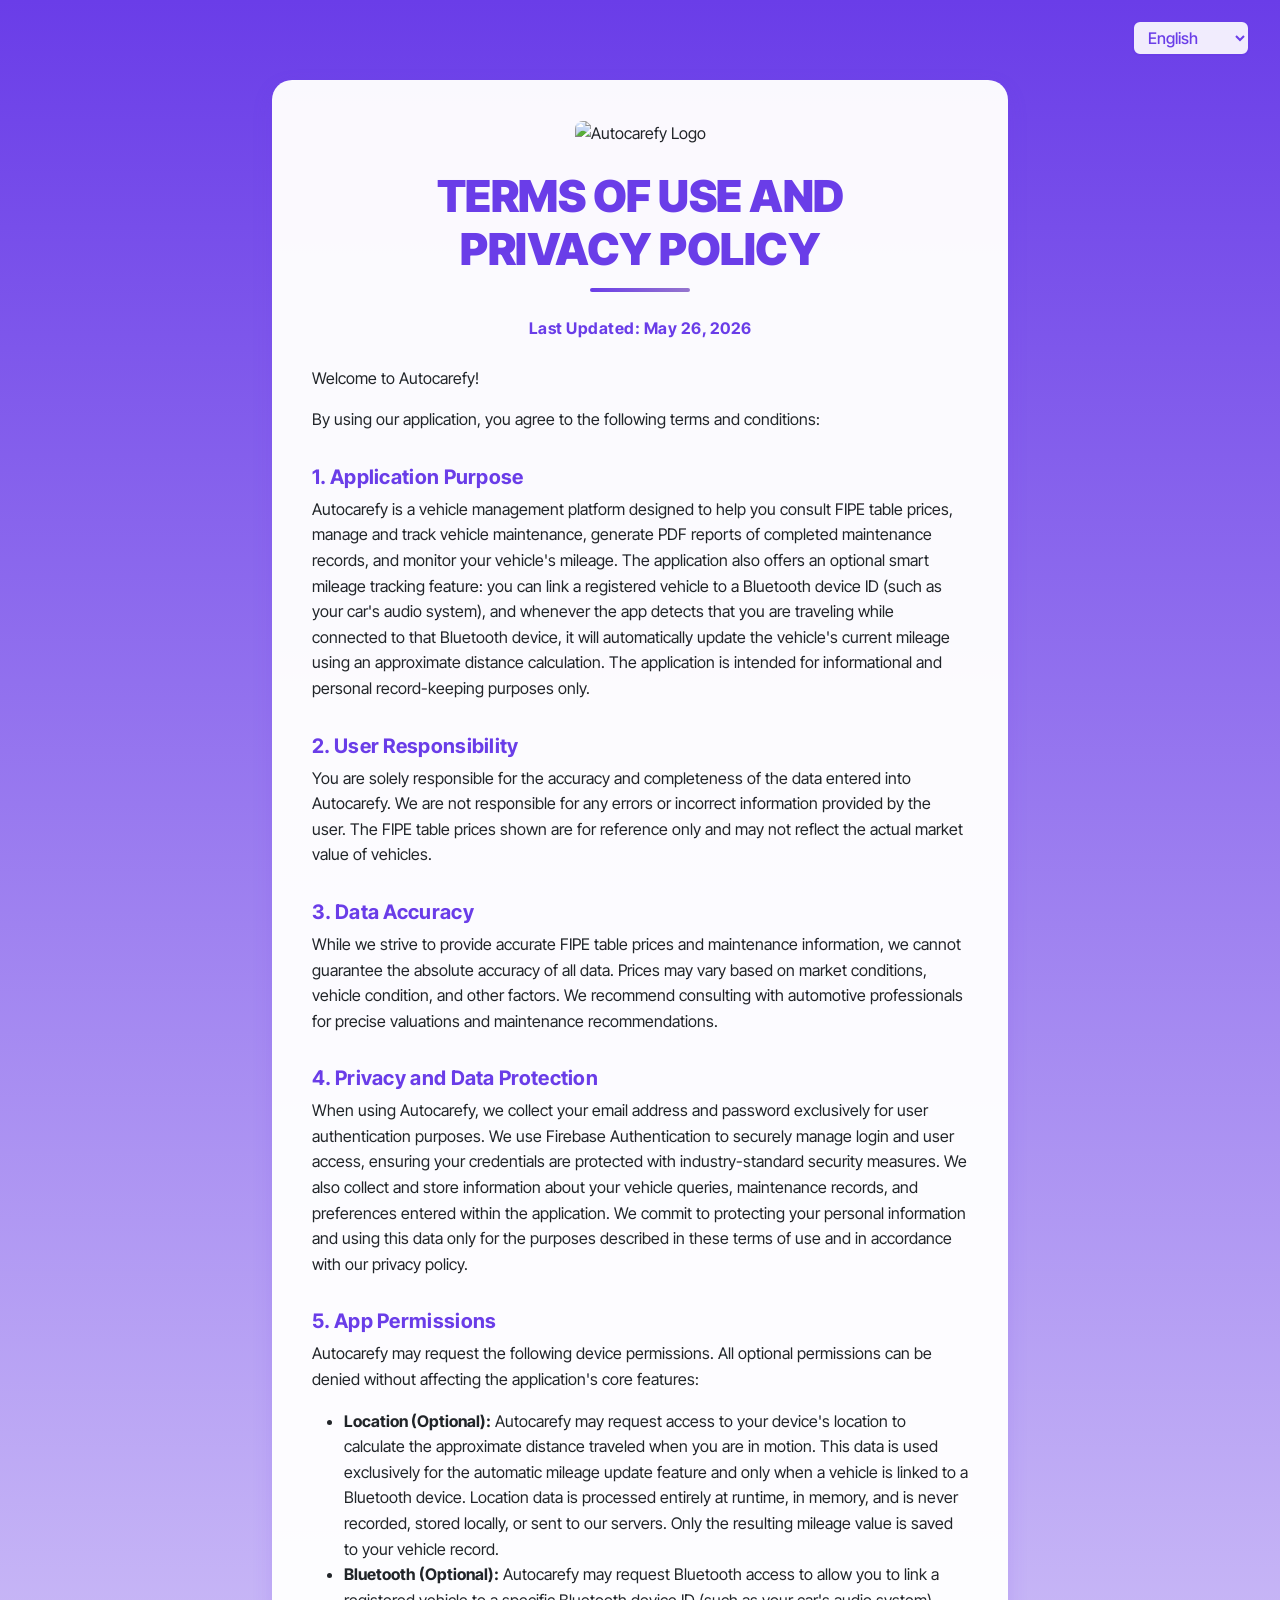
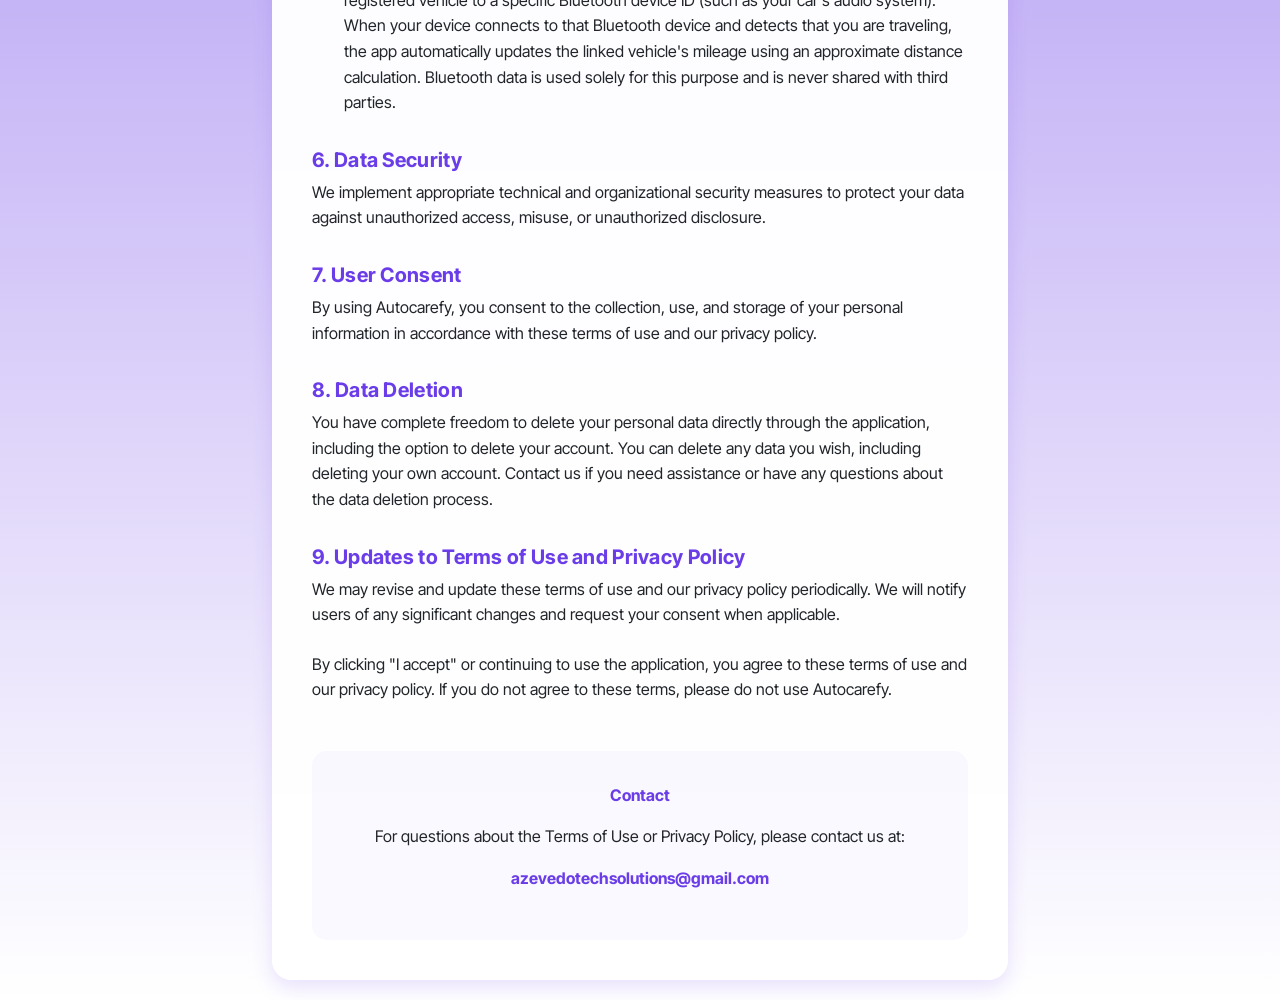
==== autocarefy/termsAndPolicy/index.html @ 5466367b "fix: update terms of use and privacy policy with new features and last updated date" ====
<!DOCTYPE html>
<html>

<head>
	<meta charset="UTF-8">
	<meta http-equiv="X-UA-Compatible" content="IE=edge">
	<meta name="viewport" content="width=device-width, initial-scale=1, minimum-scale=1">
	<link rel="shortcut icon" href="../../images/autocarefy.png" type="image/x-icon">
	<meta name="description" content="Autocarefy - Terms of Use and Privacy Policy">

	<title>Autocarefy - Terms of Use and Privacy Policy</title>

	<!-- Bootstrap CSS CDN -->
	<link href="https://cdn.jsdelivr.net/npm/bootstrap@5.3.3/dist/css/bootstrap.min.css" rel="stylesheet">

	<!-- Google Fonts -->
	<link href="https://fonts.googleapis.com/css2?family=Inter+Tight:wght@300;400;500;600;700;800;900&display=swap"
		rel="stylesheet">

	<style>
		body {
			background: linear-gradient(180deg, #6A3DE8 0%, #ffffff 100%);
			min-height: 100vh;
			margin: 0;
			padding: 20px;
			font-family: 'Inter Tight', sans-serif;
			color: #2C3E50;
			line-height: 1.6;
		}

		.card {
			background: rgba(255, 255, 255, 0.97);
			border-radius: 20px;
			box-shadow: 0 8px 20px rgba(106, 61, 232, 0.15);
			margin-top: 60px;
			border: none;
		}

		.card-title {
			font-family: 'Inter Tight', sans-serif;
			color: #6A3DE8;
			font-weight: 900;
			font-size: 2.75rem;
			letter-spacing: -0.5px;
			margin-bottom: 1.5rem;
			position: relative;
			padding-bottom: 1rem;
			text-transform: uppercase;
		}

		.card-title:after {
			content: '';
			position: absolute;
			bottom: 0;
			left: 50%;
			transform: translateX(-50%);
			width: 100px;
			height: 4px;
			background: linear-gradient(90deg, #6A3DE8, #9575CD);
			border-radius: 2px;
		}

		h2.h5 {
			font-family: 'Inter Tight', sans-serif;
			color: #6A3DE8;
			font-weight: 700;
			margin-top: 2rem;
			font-size: 1.25rem;
			letter-spacing: 0.3px;
		}

		.card-body {
			padding: 2.5rem;
		}

		.text-center strong {
			color: #6A3DE8;
		}

		p {
			margin-bottom: 1rem;
			font-weight: 400;
		}

		.contact-section {
			background: rgba(106, 61, 232, 0.03);
			padding: 2rem;
			border-radius: 15px;
			margin-top: 3rem;
		}

		.last-updated {
			font-weight: 500;
			color: #666;
			letter-spacing: 0.5px;
		}

		.language-selector {
			position: absolute;
			top: 20px;
			right: 30px;
			z-index: 1000;
		}

		.language-selector select {
			background-color: rgba(255, 255, 255, 0.9);
			border: 2px solid #6A3DE8;
			border-radius: 8px;
			padding: 5px 10px;
			color: #6A3DE8;
			font-weight: 500;
			cursor: pointer;
		}

		.language-selector select:focus {
			outline: none;
			box-shadow: 0 0 0 2px rgba(106, 61, 232, 0.2);
		}

		[lang] {
			display: none;
		}

		[lang].active {
			display: block;
		}

		/* Adding styles for the app icon */
		.app-icon {
			text-align: center;
			margin-bottom: 1.5rem;
		}

		.app-icon img {
			width: 80px;
			height: auto;
			border-radius: 8px;
		}
	</style>
</head>

<body>
	<div class="language-selector">
		<select id="languageSelect" onchange="changeLanguage(this.value)">
			<option value="en">English</option>
			<option value="pt">Português</option>
		</select>
	</div>

	<section class="container">
		<div class="row justify-content-center">
			<div class="col-12 col-md-12 col-lg-8">
				<div class="card">
					<div class="card-body">
						<!-- English Version -->
						<div lang="en">
							<div class="app-icon">
								<img src="../../images/autocarefy.png" alt="Autocarefy Logo">
							</div>
							<h1 class="card-title text-center">Terms of Use and<br>Privacy Policy</h1>
							<div class="card-text">
								<p class="text-center mb-4 last-updated"><strong>Last Updated: May 26, 2026</strong>
								</p>

								<p>Welcome to Autocarefy!</p>

								<p>By using our application, you agree to the following terms and conditions:</p>

								<h2 class="h5">1. Application Purpose</h2>
								<p>Autocarefy is a vehicle management platform designed to help you consult FIPE table prices, manage and track vehicle maintenance, generate PDF reports of completed maintenance records, and monitor your vehicle's mileage. The application also offers an optional smart mileage tracking feature: you can link a registered vehicle to a Bluetooth device ID (such as your car's audio system), and whenever the app detects that you are traveling while connected to that Bluetooth device, it will automatically update the vehicle's current mileage using an approximate distance calculation. The application is intended for informational and personal record-keeping purposes only.</p>

								<h2 class="h5">2. User Responsibility</h2>
								<p>You are solely responsible for the accuracy and completeness of the data entered into
									Autocarefy. We are not responsible for any errors or incorrect information provided
									by the user. The FIPE table prices shown are for reference only and may not reflect
									the actual market value of vehicles.</p>

								<h2 class="h5">3. Data Accuracy</h2>
								<p>While we strive to provide accurate FIPE table prices and maintenance information, we
									cannot guarantee the absolute accuracy of all data. Prices may vary based on market
									conditions, vehicle condition, and other factors. We recommend consulting with
									automotive professionals for precise valuations and maintenance recommendations.</p>

								<h2 class="h5">4. Privacy and Data Protection</h2>
								<p>When using Autocarefy, we collect your email address and password exclusively for
									user authentication purposes. We use Firebase Authentication to securely manage login and
									user access, ensuring your credentials are protected with industry-standard security
									measures. We also collect and store information about your vehicle queries,
									maintenance records, and preferences entered within the application. We commit to
									protecting your personal information and using this data only for the purposes
									described in these terms of use and in accordance with our privacy policy.
								</p>

								<h2 class="h5">5. App Permissions</h2>
								<p>Autocarefy may request the following device permissions. All optional permissions can be denied without affecting the application's core features:</p>
								<ul>
									<li><strong>Location (Optional):</strong> Autocarefy may request access to your device's location to calculate the approximate distance traveled when you are in motion. This data is used exclusively for the automatic mileage update feature and only when a vehicle is linked to a Bluetooth device. Location data is processed entirely at runtime, in memory, and is never recorded, stored locally, or sent to our servers. Only the resulting mileage value is saved to your vehicle record.</li>
									<li><strong>Bluetooth (Optional):</strong> Autocarefy may request Bluetooth access to allow you to link a registered vehicle to a specific Bluetooth device ID (such as your car's audio system). When your device connects to that Bluetooth device and detects that you are traveling, the app automatically updates the linked vehicle's mileage using an approximate distance calculation. Bluetooth data is used solely for this purpose and is never shared with third parties.</li>
								</ul>

								<h2 class="h5">6. Data Security</h2>
								<p>We implement appropriate technical and organizational security measures to protect
									your data against unauthorized access, misuse, or unauthorized disclosure.</p>

								<h2 class="h5">7. User Consent</h2>
								<p>By using Autocarefy, you consent to the collection, use, and storage of your personal
									information in accordance with these terms of use and our privacy policy.</p>

								<h2 class="h5">8. Data Deletion</h2>
								<p>You have complete freedom to delete your personal data directly through the
									application, including the option to delete your account. You can delete any data
									you wish, including deleting your own account. Contact us if you need assistance or
									have any questions about the data deletion process.</p>

								<h2 class="h5">9. Updates to Terms of Use and Privacy Policy</h2>
								<p>We may revise and update these terms of use and our privacy policy periodically. We
									will notify users of any significant changes and request your consent when
									applicable.</p>

								<p class="mt-4">By clicking "I accept" or continuing to use the application, you agree
									to these terms of use and our privacy policy. If you do not agree to these terms,
									please do not use Autocarefy.</p>

								<div class="text-center contact-section">
									<p><strong>Contact</strong></p>
									<p>For questions about the Terms of Use or Privacy Policy, please contact us at:</p>
									<p><strong>azevedotechsolutions@gmail.com</strong></p>
								</div>
							</div>
						</div>

						<!-- Portuguese Version -->
						<div lang="pt">
							<div class="app-icon">
								<img src="../../images/autocarefy.png" alt="Autocarefy Logo">
							</div>
							<h1 class="card-title text-center">Termos de Uso e<br>Política de Privacidade</h1>
							<div class="card-text">
								<p class="text-center mb-4 last-updated"><strong>Última Atualização: 26 de maio de
										2026</strong></p>

								<p>Bem-vindo ao Autocarefy!</p>

								<p>Ao utilizar nosso aplicativo, você concorda com os seguintes termos e condições:</p>

								<h2 class="h5">1. Propósito do Aplicativo</h2>
								<p>O Autocarefy é uma plataforma de gerenciamento de veículos projetada para auxiliar na consulta de preços da tabela FIPE, gerenciar e acompanhar manutenções de veículos, emitir relatórios em PDF das manutenções realizadas e monitorar a quilometragem do seu veículo. O aplicativo também oferece um recurso opcional de atualização inteligente de quilometragem: você pode vincular um veículo cadastrado ao ID de um dispositivo Bluetooth (como o sistema de áudio do seu carro) e, sempre que o aplicativo detectar que você está em deslocamento conectado a esse dispositivo Bluetooth, ele atualizará automaticamente a quilometragem atual do veículo utilizando um cálculo aproximado de distância percorrida. O aplicativo destina-se apenas a fins informativos e de registro pessoal.</p>

								<h2 class="h5">2. Responsabilidade do Usuário</h2>
								<p>Você é o único responsável pela precisão e integridade dos dados inseridos no
									Autocarefy. Não nos responsabilizamos por quaisquer erros ou informações incorretas
									fornecidas pelo usuário. Os preços da tabela FIPE mostrados são apenas para
									referência e podem não refletir o valor real de mercado dos veículos.</p>

								<h2 class="h5">3. Precisão dos Dados</h2>
								<p>Embora nos esforcemos para fornecer preços da tabela FIPE e informações de manutenção
									precisas, não podemos garantir a absoluta precisão de todos os dados. Os preços
									podem variar com base nas condições de mercado, estado do veículo e outros fatores.
									Recomendamos consultar profissionais automotivos para avaliações precisas e
									recomendações de manutenção.</p>

								<h2 class="h5">4. Privacidade e Proteção de Dados</h2>
								<p>Ao utilizar o Autocarefy, coletamos seu endereço de e-mail e senha exclusivamente
									para fins de autenticação de usuário. Utilizamos o Firebase Authentication para gerenciar
									de forma segura o login e o acesso dos usuários, garantindo que suas credenciais sejam
									protegidas com medidas de segurança padrão da indústria. Também coletamos e armazenamos
									informações sobre suas consultas de veículos, registros de manutenção e preferências
									inseridas dentro do aplicativo. Comprometemo-nos a proteger suas informações pessoais
									e a utilizar esses dados apenas para os fins descritos neste termo de uso e em
									conformidade com nossa política de privacidade.</p>

								<h2 class="h5">5. Permissões do Aplicativo</h2>
								<p>O Autocarefy pode solicitar as seguintes permissões do dispositivo. Todas as permissões opcionais podem ser negadas sem afetar as funcionalidades principais do aplicativo:</p>
								<ul>
									<li><strong>Localização (Opcional):</strong> O Autocarefy pode solicitar acesso à localização do seu dispositivo para calcular a distância aproximada percorrida quando você estiver em deslocamento. Esse recurso é utilizado exclusivamente para a atualização automática de quilometragem e somente quando um veículo estiver vinculado a um dispositivo Bluetooth. Os dados de localização são processados integralmente em tempo de execução, na memória do dispositivo, e nunca são gravados, armazenados localmente ou enviados aos nossos servidores. Apenas o valor de quilometragem resultante do cálculo é salvo no registro do veículo.</li>
									<li><strong>Bluetooth (Opcional):</strong> O Autocarefy pode solicitar acesso ao Bluetooth para que você possa vincular um veículo cadastrado ao ID de um dispositivo Bluetooth específico (como o sistema de áudio do seu carro). Quando seu dispositivo se conectar a esse Bluetooth e o aplicativo detectar que você está em deslocamento, a quilometragem do veículo vinculado será atualizada automaticamente utilizando um cálculo aproximado de distância percorrida. Os dados de Bluetooth são utilizados exclusivamente para essa finalidade e não são compartilhados com terceiros.</li>
								</ul>

								<h2 class="h5">6. Segurança dos Dados</h2>
								<p>Implementamos medidas de segurança técnicas e organizacionais adequadas para proteger
									seus dados contra acesso não autorizado, uso indevido ou divulgação não autorizada.
								</p>

								<h2 class="h5">7. Consentimento do Usuário</h2>
								<p>Ao utilizar o Autocarefy, você consente com a coleta, uso e armazenamento de suas
									informações pessoais de acordo com os termos deste termo de uso e nossa política de
									privacidade.</p>

								<h2 class="h5">8. Exclusão de Dados</h2>
								<p>Você tem total liberdade para apagar seus dados pessoais diretamente pelo aplicativo,
									incluindo a opção de excluir sua conta. Você pode deletar os dados que desejar,
									inclusive deletar sua própria conta. Entre em contato conosco se precisar de
									assistência ou tiver alguma dúvida sobre o processo de exclusão de dados.</p>

								<h2 class="h5">9. Atualizações dos Termos de Uso e Política de Privacidade</h2>
								<p>Podemos revisar e atualizar estes termos de uso e nossa política de privacidade
									periodicamente. Notificaremos os usuários sobre quaisquer alterações significativas
									e solicitaremos seu consentimento, quando aplicável.</p>

								<p class="mt-4">Ao clicar em "Eu aceito" ou continuar a utilizar o aplicativo, você
									concorda com estes termos de uso e nossa política de privacidade. Se você não
									concorda com estes termos, por favor, não use o Autocarefy.</p>

								<div class="text-center contact-section">
									<p><strong>Contato</strong></p>
									<p>Para questões sobre os Termos de Uso ou Política de Privacidade, entre em contato
										conosco em:</p>
									<p><strong>azevedotechsolutions@gmail.com</strong></p>
								</div>
							</div>
						</div>
					</div>
				</div>
			</div>
		</div>
	</section>

	<!-- Bootstrap JS CDN -->
	<script src="https://cdn.jsdelivr.net/npm/bootstrap@5.3.3/dist/js/bootstrap.bundle.min.js"></script>

	<script>
		function changeLanguage(lang) {
			// Validate language parameter - only accept 'en' or 'pt'
			if (lang !== 'en' && lang !== 'pt') {
				lang = 'en';
			}

			// Hide all language versions
			document.querySelectorAll('[lang]').forEach(elem => {
				elem.classList.remove('active');
			});

			// Show selected language version
			document.querySelector(`[lang="${lang}"]`).classList.add('active');

			// Update URL with language parameter
			const url = new URL(window.location.href);
			url.searchParams.set('lang', lang);
			window.history.replaceState({}, '', url);
		}

		// Function to get URL parameter
		function getUrlParameter(name) {
			const urlParams = new URLSearchParams(window.location.search);
			return urlParams.get(name);
		}

		// Set initial language based on URL parameter or default to English
		document.addEventListener('DOMContentLoaded', function () {
			let lang = getUrlParameter('lang') || 'en';
			// Validate language parameter - only accept 'en' or 'pt'
			if (lang !== 'en' && lang !== 'pt') {
				lang = 'en';
			}
			document.getElementById('languageSelect').value = lang;
			changeLanguage(lang);
		});
	</script>
</body>

</html>
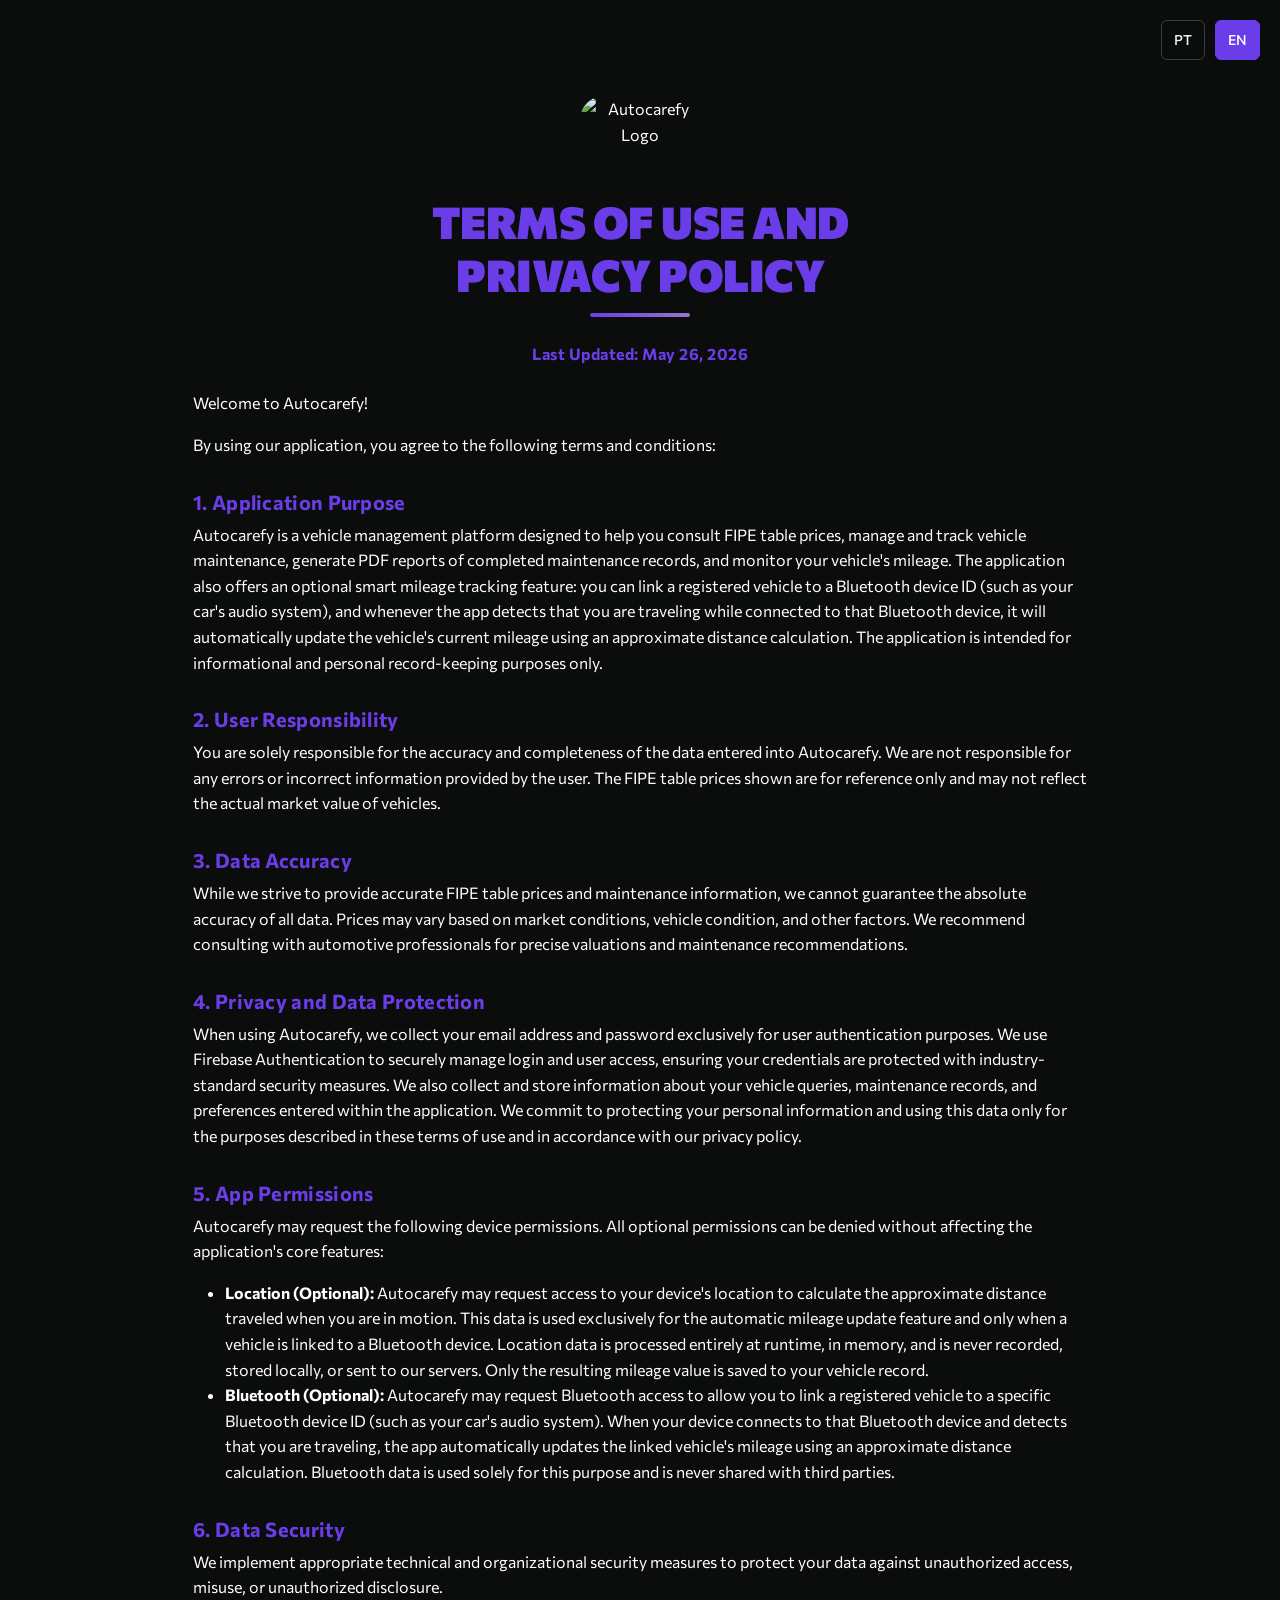
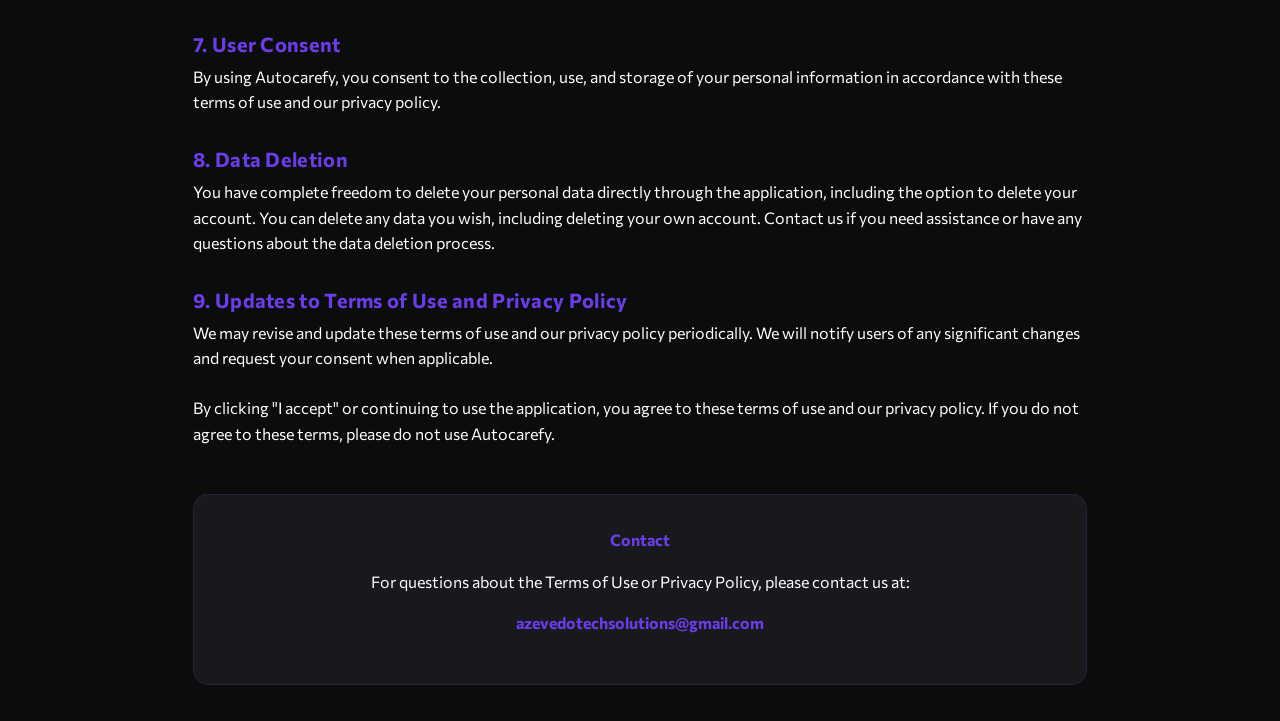
==== commit cbeff3e6: "Remove app-ads.txt and index.html files from termsAndPolicy directory" ====
--- a/autocarefy/termsAndPolicy/index.html
+++ b/autocarefy/termsAndPolicy/index.html
@@ -14,30 +14,23 @@
 	<link href="https://cdn.jsdelivr.net/npm/bootstrap@5.3.3/dist/css/bootstrap.min.css" rel="stylesheet">
 
 	<!-- Google Fonts -->
-	<link href="https://fonts.googleapis.com/css2?family=Inter+Tight:wght@300;400;500;600;700;800;900&display=swap"
-		rel="stylesheet">
+	<link rel="preconnect" href="https://fonts.googleapis.com">
+	<link rel="preconnect" href="https://fonts.gstatic.com" crossorigin>
+	<link href="https://fonts.googleapis.com/css2?family=Commissioner:wght@100..900&display=swap" rel="stylesheet">
 
 	<style>
 		body {
-			background: linear-gradient(180deg, #6A3DE8 0%, #ffffff 100%);
+			background: #0B0C0C;
 			min-height: 100vh;
 			margin: 0;
 			padding: 20px;
-			font-family: 'Inter Tight', sans-serif;
-			color: #2C3E50;
+			font-family: 'Commissioner', sans-serif;
+			color: #FFFFFF;
 			line-height: 1.6;
 		}
 
-		.card {
-			background: rgba(255, 255, 255, 0.97);
-			border-radius: 20px;
-			box-shadow: 0 8px 20px rgba(106, 61, 232, 0.15);
-			margin-top: 60px;
-			border: none;
-		}
-
 		.card-title {
-			font-family: 'Inter Tight', sans-serif;
+			font-family: 'Commissioner', sans-serif;
 			color: #6A3DE8;
 			font-weight: 900;
 			font-size: 2.75rem;
@@ -61,7 +54,7 @@
 		}
 
 		h2.h5 {
-			font-family: 'Inter Tight', sans-serif;
+			font-family: 'Commissioner', sans-serif;
 			color: #6A3DE8;
 			font-weight: 700;
 			margin-top: 2rem;
@@ -69,8 +62,10 @@
 			letter-spacing: 0.3px;
 		}
 
-		.card-body {
-			padding: 2.5rem;
+		.content {
+			padding: 1rem;
+			color: #FFFFFF;
+			margin-top: 60px;
 		}
 
 		.text-center strong {
@@ -80,41 +75,56 @@
 		p {
 			margin-bottom: 1rem;
 			font-weight: 400;
+			color: #FFFFFF;
+		}
+
+		ul {
+			color: #FFFFFF;
 		}
 
 		.contact-section {
-			background: rgba(106, 61, 232, 0.03);
+			background: #18191C;
 			padding: 2rem;
 			border-radius: 15px;
 			margin-top: 3rem;
+			border: 1px solid rgba(106, 61, 232, 0.2);
 		}
 
 		.last-updated {
 			font-weight: 500;
-			color: #666;
+			color: #6A3DE8;
 			letter-spacing: 0.5px;
 		}
 
 		.language-selector {
 			position: absolute;
 			top: 20px;
-			right: 30px;
-			z-index: 1000;
-		}
-
-		.language-selector select {
-			background-color: rgba(255, 255, 255, 0.9);
-			border: 2px solid #6A3DE8;
-			border-radius: 8px;
-			padding: 5px 10px;
-			color: #6A3DE8;
+			right: 20px;
+			display: flex;
+			gap: 10px;
+		}
+
+		.lang-btn {
+			background-color: transparent;
+			border: 1px solid #363F3F;
+			color: #EDEFEE;
+			padding: 8px 12px;
+			border-radius: 6px;
+			cursor: pointer;
+			transition: all 0.3s ease;
+			font-family: 'Commissioner', sans-serif;
+			font-size: 14px;
 			font-weight: 500;
-			cursor: pointer;
-		}
-
-		.language-selector select:focus {
-			outline: none;
-			box-shadow: 0 0 0 2px rgba(106, 61, 232, 0.2);
+		}
+
+		.lang-btn:hover {
+			background-color: #363F3F;
+		}
+
+		.lang-btn.active {
+			background-color: #6A3DE8;
+			color: #FFFFFF;
+			border-color: #6A3DE8;
 		}
 
 		[lang] {
@@ -128,185 +138,202 @@
 		/* Adding styles for the app icon */
 		.app-icon {
 			text-align: center;
-			margin-bottom: 1.5rem;
+			margin-bottom: 3rem;
 		}
 
 		.app-icon img {
-			width: 80px;
+			max-width: 120px;
 			height: auto;
-			border-radius: 8px;
+			border-radius: 24px;
+			transition: transform 0.3s ease;
+		}
+
+		.app-icon img:hover {
+			transform: scale(1.05);
+		}
+
+		@media (max-width: 480px) {
+			.content {
+				padding: 0.5rem;
+				margin-top: 40px;
+			}
+
+			.language-selector {
+				top: 10px;
+				right: 10px;
+			}
+
+			.app-icon img {
+				max-width: 100px;
+			}
 		}
 	</style>
 </head>
 
 <body>
 	<div class="language-selector">
-		<select id="languageSelect" onchange="changeLanguage(this.value)">
-			<option value="en">English</option>
-			<option value="pt">Português</option>
-		</select>
+		<button class="lang-btn" onclick="changeLanguage('pt')" id="lang-pt">PT</button>
+		<button class="lang-btn active" onclick="changeLanguage('en')" id="lang-en">EN</button>
 	</div>
 
 	<section class="container">
 		<div class="row justify-content-center">
-			<div class="col-12 col-md-12 col-lg-8">
-				<div class="card">
-					<div class="card-body">
-						<!-- English Version -->
-						<div lang="en">
-							<div class="app-icon">
-								<img src="../../images/autocarefy.png" alt="Autocarefy Logo">
-							</div>
-							<h1 class="card-title text-center">Terms of Use and<br>Privacy Policy</h1>
-							<div class="card-text">
-								<p class="text-center mb-4 last-updated"><strong>Last Updated: May 26, 2026</strong>
-								</p>
-
-								<p>Welcome to Autocarefy!</p>
-
-								<p>By using our application, you agree to the following terms and conditions:</p>
-
-								<h2 class="h5">1. Application Purpose</h2>
-								<p>Autocarefy is a vehicle management platform designed to help you consult FIPE table prices, manage and track vehicle maintenance, generate PDF reports of completed maintenance records, and monitor your vehicle's mileage. The application also offers an optional smart mileage tracking feature: you can link a registered vehicle to a Bluetooth device ID (such as your car's audio system), and whenever the app detects that you are traveling while connected to that Bluetooth device, it will automatically update the vehicle's current mileage using an approximate distance calculation. The application is intended for informational and personal record-keeping purposes only.</p>
-
-								<h2 class="h5">2. User Responsibility</h2>
-								<p>You are solely responsible for the accuracy and completeness of the data entered into
-									Autocarefy. We are not responsible for any errors or incorrect information provided
-									by the user. The FIPE table prices shown are for reference only and may not reflect
-									the actual market value of vehicles.</p>
-
-								<h2 class="h5">3. Data Accuracy</h2>
-								<p>While we strive to provide accurate FIPE table prices and maintenance information, we
-									cannot guarantee the absolute accuracy of all data. Prices may vary based on market
-									conditions, vehicle condition, and other factors. We recommend consulting with
-									automotive professionals for precise valuations and maintenance recommendations.</p>
-
-								<h2 class="h5">4. Privacy and Data Protection</h2>
-								<p>When using Autocarefy, we collect your email address and password exclusively for
-									user authentication purposes. We use Firebase Authentication to securely manage login and
-									user access, ensuring your credentials are protected with industry-standard security
-									measures. We also collect and store information about your vehicle queries,
-									maintenance records, and preferences entered within the application. We commit to
-									protecting your personal information and using this data only for the purposes
-									described in these terms of use and in accordance with our privacy policy.
-								</p>
-
-								<h2 class="h5">5. App Permissions</h2>
-								<p>Autocarefy may request the following device permissions. All optional permissions can be denied without affecting the application's core features:</p>
-								<ul>
-									<li><strong>Location (Optional):</strong> Autocarefy may request access to your device's location to calculate the approximate distance traveled when you are in motion. This data is used exclusively for the automatic mileage update feature and only when a vehicle is linked to a Bluetooth device. Location data is processed entirely at runtime, in memory, and is never recorded, stored locally, or sent to our servers. Only the resulting mileage value is saved to your vehicle record.</li>
-									<li><strong>Bluetooth (Optional):</strong> Autocarefy may request Bluetooth access to allow you to link a registered vehicle to a specific Bluetooth device ID (such as your car's audio system). When your device connects to that Bluetooth device and detects that you are traveling, the app automatically updates the linked vehicle's mileage using an approximate distance calculation. Bluetooth data is used solely for this purpose and is never shared with third parties.</li>
-								</ul>
-
-								<h2 class="h5">6. Data Security</h2>
-								<p>We implement appropriate technical and organizational security measures to protect
-									your data against unauthorized access, misuse, or unauthorized disclosure.</p>
-
-								<h2 class="h5">7. User Consent</h2>
-								<p>By using Autocarefy, you consent to the collection, use, and storage of your personal
-									information in accordance with these terms of use and our privacy policy.</p>
-
-								<h2 class="h5">8. Data Deletion</h2>
-								<p>You have complete freedom to delete your personal data directly through the
-									application, including the option to delete your account. You can delete any data
-									you wish, including deleting your own account. Contact us if you need assistance or
-									have any questions about the data deletion process.</p>
-
-								<h2 class="h5">9. Updates to Terms of Use and Privacy Policy</h2>
-								<p>We may revise and update these terms of use and our privacy policy periodically. We
-									will notify users of any significant changes and request your consent when
-									applicable.</p>
-
-								<p class="mt-4">By clicking "I accept" or continuing to use the application, you agree
-									to these terms of use and our privacy policy. If you do not agree to these terms,
-									please do not use Autocarefy.</p>
-
-								<div class="text-center contact-section">
-									<p><strong>Contact</strong></p>
-									<p>For questions about the Terms of Use or Privacy Policy, please contact us at:</p>
-									<p><strong>azevedotechsolutions@gmail.com</strong></p>
-								</div>
+			<div class="col-12 col-md-12 col-lg-10">
+				<div class="content">
+					<!-- English Version -->
+					<div lang="en">
+						<div class="app-icon">
+							<img src="../../images/autocarefy.png" alt="Autocarefy Logo">
+						</div>
+						<h1 class="card-title text-center">Terms of Use and<br>Privacy Policy</h1>
+						<div class="card-text">
+							<p class="text-center mb-4 last-updated"><strong>Last Updated: May 26, 2026</strong>
+							</p>
+
+							<p>Welcome to Autocarefy!</p>
+
+							<p>By using our application, you agree to the following terms and conditions:</p>
+
+							<h2 class="h5">1. Application Purpose</h2>
+							<p>Autocarefy is a vehicle management platform designed to help you consult FIPE table prices, manage and track vehicle maintenance, generate PDF reports of completed maintenance records, and monitor your vehicle's mileage. The application also offers an optional smart mileage tracking feature: you can link a registered vehicle to a Bluetooth device ID (such as your car's audio system), and whenever the app detects that you are traveling while connected to that Bluetooth device, it will automatically update the vehicle's current mileage using an approximate distance calculation. The application is intended for informational and personal record-keeping purposes only.</p>
+
+							<h2 class="h5">2. User Responsibility</h2>
+							<p>You are solely responsible for the accuracy and completeness of the data entered into
+								Autocarefy. We are not responsible for any errors or incorrect information provided
+								by the user. The FIPE table prices shown are for reference only and may not reflect
+								the actual market value of vehicles.</p>
+
+							<h2 class="h5">3. Data Accuracy</h2>
+							<p>While we strive to provide accurate FIPE table prices and maintenance information, we
+								cannot guarantee the absolute accuracy of all data. Prices may vary based on market
+								conditions, vehicle condition, and other factors. We recommend consulting with
+								automotive professionals for precise valuations and maintenance recommendations.</p>
+
+							<h2 class="h5">4. Privacy and Data Protection</h2>
+							<p>When using Autocarefy, we collect your email address and password exclusively for
+								user authentication purposes. We use Firebase Authentication to securely manage login and
+								user access, ensuring your credentials are protected with industry-standard security
+								measures. We also collect and store information about your vehicle queries,
+								maintenance records, and preferences entered within the application. We commit to
+								protecting your personal information and using this data only for the purposes
+								described in these terms of use and in accordance with our privacy policy.
+							</p>
+
+							<h2 class="h5">5. App Permissions</h2>
+							<p>Autocarefy may request the following device permissions. All optional permissions can be denied without affecting the application's core features:</p>
+							<ul>
+								<li><strong>Location (Optional):</strong> Autocarefy may request access to your device's location to calculate the approximate distance traveled when you are in motion. This data is used exclusively for the automatic mileage update feature and only when a vehicle is linked to a Bluetooth device. Location data is processed entirely at runtime, in memory, and is never recorded, stored locally, or sent to our servers. Only the resulting mileage value is saved to your vehicle record.</li>
+								<li><strong>Bluetooth (Optional):</strong> Autocarefy may request Bluetooth access to allow you to link a registered vehicle to a specific Bluetooth device ID (such as your car's audio system). When your device connects to that Bluetooth device and detects that you are traveling, the app automatically updates the linked vehicle's mileage using an approximate distance calculation. Bluetooth data is used solely for this purpose and is never shared with third parties.</li>
+							</ul>
+
+							<h2 class="h5">6. Data Security</h2>
+							<p>We implement appropriate technical and organizational security measures to protect
+								your data against unauthorized access, misuse, or unauthorized disclosure.</p>
+
+							<h2 class="h5">7. User Consent</h2>
+							<p>By using Autocarefy, you consent to the collection, use, and storage of your personal
+								information in accordance with these terms of use and our privacy policy.</p>
+
+							<h2 class="h5">8. Data Deletion</h2>
+							<p>You have complete freedom to delete your personal data directly through the
+								application, including the option to delete your account. You can delete any data
+								you wish, including deleting your own account. Contact us if you need assistance or
+								have any questions about the data deletion process.</p>
+
+							<h2 class="h5">9. Updates to Terms of Use and Privacy Policy</h2>
+							<p>We may revise and update these terms of use and our privacy policy periodically. We
+								will notify users of any significant changes and request your consent when
+								applicable.</p>
+
+							<p class="mt-4">By clicking "I accept" or continuing to use the application, you agree
+								to these terms of use and our privacy policy. If you do not agree to these terms,
+								please do not use Autocarefy.</p>
+
+							<div class="text-center contact-section">
+								<p><strong>Contact</strong></p>
+								<p>For questions about the Terms of Use or Privacy Policy, please contact us at:</p>
+								<p><strong>azevedotechsolutions@gmail.com</strong></p>
 							</div>
 						</div>
-
-						<!-- Portuguese Version -->
-						<div lang="pt">
-							<div class="app-icon">
-								<img src="../../images/autocarefy.png" alt="Autocarefy Logo">
-							</div>
-							<h1 class="card-title text-center">Termos de Uso e<br>Política de Privacidade</h1>
-							<div class="card-text">
-								<p class="text-center mb-4 last-updated"><strong>Última Atualização: 26 de maio de
-										2026</strong></p>
-
-								<p>Bem-vindo ao Autocarefy!</p>
-
-								<p>Ao utilizar nosso aplicativo, você concorda com os seguintes termos e condições:</p>
-
-								<h2 class="h5">1. Propósito do Aplicativo</h2>
-								<p>O Autocarefy é uma plataforma de gerenciamento de veículos projetada para auxiliar na consulta de preços da tabela FIPE, gerenciar e acompanhar manutenções de veículos, emitir relatórios em PDF das manutenções realizadas e monitorar a quilometragem do seu veículo. O aplicativo também oferece um recurso opcional de atualização inteligente de quilometragem: você pode vincular um veículo cadastrado ao ID de um dispositivo Bluetooth (como o sistema de áudio do seu carro) e, sempre que o aplicativo detectar que você está em deslocamento conectado a esse dispositivo Bluetooth, ele atualizará automaticamente a quilometragem atual do veículo utilizando um cálculo aproximado de distância percorrida. O aplicativo destina-se apenas a fins informativos e de registro pessoal.</p>
-
-								<h2 class="h5">2. Responsabilidade do Usuário</h2>
-								<p>Você é o único responsável pela precisão e integridade dos dados inseridos no
-									Autocarefy. Não nos responsabilizamos por quaisquer erros ou informações incorretas
-									fornecidas pelo usuário. Os preços da tabela FIPE mostrados são apenas para
-									referência e podem não refletir o valor real de mercado dos veículos.</p>
-
-								<h2 class="h5">3. Precisão dos Dados</h2>
-								<p>Embora nos esforcemos para fornecer preços da tabela FIPE e informações de manutenção
-									precisas, não podemos garantir a absoluta precisão de todos os dados. Os preços
-									podem variar com base nas condições de mercado, estado do veículo e outros fatores.
-									Recomendamos consultar profissionais automotivos para avaliações precisas e
-									recomendações de manutenção.</p>
-
-								<h2 class="h5">4. Privacidade e Proteção de Dados</h2>
-								<p>Ao utilizar o Autocarefy, coletamos seu endereço de e-mail e senha exclusivamente
-									para fins de autenticação de usuário. Utilizamos o Firebase Authentication para gerenciar
-									de forma segura o login e o acesso dos usuários, garantindo que suas credenciais sejam
-									protegidas com medidas de segurança padrão da indústria. Também coletamos e armazenamos
-									informações sobre suas consultas de veículos, registros de manutenção e preferências
-									inseridas dentro do aplicativo. Comprometemo-nos a proteger suas informações pessoais
-									e a utilizar esses dados apenas para os fins descritos neste termo de uso e em
-									conformidade com nossa política de privacidade.</p>
-
-								<h2 class="h5">5. Permissões do Aplicativo</h2>
-								<p>O Autocarefy pode solicitar as seguintes permissões do dispositivo. Todas as permissões opcionais podem ser negadas sem afetar as funcionalidades principais do aplicativo:</p>
-								<ul>
-									<li><strong>Localização (Opcional):</strong> O Autocarefy pode solicitar acesso à localização do seu dispositivo para calcular a distância aproximada percorrida quando você estiver em deslocamento. Esse recurso é utilizado exclusivamente para a atualização automática de quilometragem e somente quando um veículo estiver vinculado a um dispositivo Bluetooth. Os dados de localização são processados integralmente em tempo de execução, na memória do dispositivo, e nunca são gravados, armazenados localmente ou enviados aos nossos servidores. Apenas o valor de quilometragem resultante do cálculo é salvo no registro do veículo.</li>
-									<li><strong>Bluetooth (Opcional):</strong> O Autocarefy pode solicitar acesso ao Bluetooth para que você possa vincular um veículo cadastrado ao ID de um dispositivo Bluetooth específico (como o sistema de áudio do seu carro). Quando seu dispositivo se conectar a esse Bluetooth e o aplicativo detectar que você está em deslocamento, a quilometragem do veículo vinculado será atualizada automaticamente utilizando um cálculo aproximado de distância percorrida. Os dados de Bluetooth são utilizados exclusivamente para essa finalidade e não são compartilhados com terceiros.</li>
-								</ul>
-
-								<h2 class="h5">6. Segurança dos Dados</h2>
-								<p>Implementamos medidas de segurança técnicas e organizacionais adequadas para proteger
-									seus dados contra acesso não autorizado, uso indevido ou divulgação não autorizada.
-								</p>
-
-								<h2 class="h5">7. Consentimento do Usuário</h2>
-								<p>Ao utilizar o Autocarefy, você consente com a coleta, uso e armazenamento de suas
-									informações pessoais de acordo com os termos deste termo de uso e nossa política de
-									privacidade.</p>
-
-								<h2 class="h5">8. Exclusão de Dados</h2>
-								<p>Você tem total liberdade para apagar seus dados pessoais diretamente pelo aplicativo,
-									incluindo a opção de excluir sua conta. Você pode deletar os dados que desejar,
-									inclusive deletar sua própria conta. Entre em contato conosco se precisar de
-									assistência ou tiver alguma dúvida sobre o processo de exclusão de dados.</p>
-
-								<h2 class="h5">9. Atualizações dos Termos de Uso e Política de Privacidade</h2>
-								<p>Podemos revisar e atualizar estes termos de uso e nossa política de privacidade
-									periodicamente. Notificaremos os usuários sobre quaisquer alterações significativas
-									e solicitaremos seu consentimento, quando aplicável.</p>
-
-								<p class="mt-4">Ao clicar em "Eu aceito" ou continuar a utilizar o aplicativo, você
-									concorda com estes termos de uso e nossa política de privacidade. Se você não
-									concorda com estes termos, por favor, não use o Autocarefy.</p>
-
-								<div class="text-center contact-section">
-									<p><strong>Contato</strong></p>
-									<p>Para questões sobre os Termos de Uso ou Política de Privacidade, entre em contato
-										conosco em:</p>
-									<p><strong>azevedotechsolutions@gmail.com</strong></p>
-								</div>
+					</div>
+
+					<!-- Portuguese Version -->
+					<div lang="pt">
+						<div class="app-icon">
+							<img src="../../images/autocarefy.png" alt="Autocarefy Logo">
+						</div>
+						<h1 class="card-title text-center">Termos de Uso e<br>Política de Privacidade</h1>
+						<div class="card-text">
+							<p class="text-center mb-4 last-updated"><strong>Última Atualização: 26 de maio de
+									2026</strong></p>
+
+							<p>Bem-vindo ao Autocarefy!</p>
+
+							<p>Ao utilizar nosso aplicativo, você concorda com os seguintes termos e condições:</p>
+
+							<h2 class="h5">1. Propósito do Aplicativo</h2>
+							<p>O Autocarefy é uma plataforma de gerenciamento de veículos projetada para auxiliar na consulta de preços da tabela FIPE, gerenciar e acompanhar manutenções de veículos, emitir relatórios em PDF das manutenções realizadas e monitorar a quilometragem do seu veículo. O aplicativo também oferece um recurso opcional de atualização inteligente de quilometragem: você pode vincular um veículo cadastrado ao ID de um dispositivo Bluetooth (como o sistema de áudio do seu carro) e, sempre que o aplicativo detectar que você está em deslocamento conectado a esse dispositivo Bluetooth, ele atualizará automaticamente a quilometragem atual do veículo utilizando um cálculo aproximado de distância percorrida. O aplicativo destina-se apenas a fins informativos e de registro pessoal.</p>
+
+							<h2 class="h5">2. Responsabilidade do Usuário</h2>
+							<p>Você é o único responsável pela precisão e integridade dos dados inseridos no
+								Autocarefy. Não nos responsabilizamos por quaisquer erros ou informações incorretas
+								fornecidas pelo usuário. Os preços da tabela FIPE mostrados são apenas para
+								referência e podem não refletir o valor real de mercado dos veículos.</p>
+
+							<h2 class="h5">3. Precisão dos Dados</h2>
+							<p>Embora nos esforcemos para fornecer preços da tabela FIPE e informações de manutenção
+								precisas, não podemos garantir a absoluta precisão de todos os dados. Os preços
+								podem variar com base nas condições de mercado, estado do veículo e outros fatores.
+								Recomendamos consultar profissionais automotivos para avaliações precisas e
+								recomendações de manutenção.</p>
+
+							<h2 class="h5">4. Privacidade e Proteção de Dados</h2>
+							<p>Ao utilizar o Autocarefy, coletamos seu endereço de e-mail e senha exclusivamente
+								para fins de autenticação de usuário. Utilizamos o Firebase Authentication para gerenciar
+								de forma segura o login e o acesso dos usuários, garantindo que suas credenciais sejam
+								protegidas com medidas de segurança padrão da indústria. Também coletamos e armazenamos
+								informações sobre suas consultas de veículos, registros de manutenção e preferências
+								inseridas dentro do aplicativo. Comprometemo-nos a proteger suas informações pessoais
+								e a utilizar esses dados apenas para os fins descritos neste termo de uso e em
+								conformidade com nossa política de privacidade.</p>
+
+							<h2 class="h5">5. Permissões do Aplicativo</h2>
+							<p>O Autocarefy pode solicitar as seguintes permissões do dispositivo. Todas as permissões opcionais podem ser negadas sem afetar as funcionalidades principais do aplicativo:</p>
+							<ul>
+								<li><strong>Localização (Opcional):</strong> O Autocarefy pode solicitar acesso à localização do seu dispositivo para calcular a distância aproximada percorrida quando você estiver em deslocamento. Esse recurso é utilizado exclusivamente para a atualização automática de quilometragem e somente quando um veículo estiver vinculado a um dispositivo Bluetooth. Os dados de localização são processados integralmente em tempo de execução, na memória do dispositivo, e nunca são gravados, armazenados localmente ou enviados aos nossos servidores. Apenas o valor de quilometragem resultante do cálculo é salvo no registro do veículo.</li>
+								<li><strong>Bluetooth (Opcional):</strong> O Autocarefy pode solicitar acesso ao Bluetooth para que você possa vincular um veículo cadastrado ao ID de um dispositivo Bluetooth específico (como o sistema de áudio do seu carro). Quando seu dispositivo se conectar a esse Bluetooth e o aplicativo detectar que você está em deslocamento, a quilometragem do veículo vinculado será atualizada automaticamente utilizando um cálculo aproximado de distância percorrida. Os dados de Bluetooth são utilizados exclusivamente para essa finalidade e não são compartilhados com terceiros.</li>
+							</ul>
+
+							<h2 class="h5">6. Segurança dos Dados</h2>
+							<p>Implementamos medidas de segurança técnicas e organizacionais adequadas para proteger
+								seus dados contra acesso não autorizado, uso indevido ou divulgação não autorizada.
+							</p>
+
+							<h2 class="h5">7. Consentimento do Usuário</h2>
+							<p>Ao utilizar o Autocarefy, você consente com a coleta, uso e armazenamento de suas
+								informações pessoais de acordo com os termos deste termo de uso e nossa política de
+								privacidade.</p>
+
+							<h2 class="h5">8. Exclusão de Dados</h2>
+							<p>Você tem total liberdade para apagar seus dados pessoais diretamente pelo aplicativo,
+								incluindo a opção de excluir sua conta. Você pode deletar os dados que desejar,
+								inclusive deletar sua própria conta. Entre em contato conosco se precisar de
+								assistência ou tiver alguma dúvida sobre o processo de exclusão de dados.</p>
+
+							<h2 class="h5">9. Atualizações dos Termos de Uso e Política de Privacidade</h2>
+							<p>Podemos revisar e atualizar estes termos de uso e nossa política de privacidade
+								periodicamente. Notificaremos os usuários sobre quaisquer alterações significativas
+								e solicitaremos seu consentimento, quando aplicável.</p>
+
+							<p class="mt-4">Ao clicar em "Eu aceito" ou continuar a utilizar o aplicativo, você
+								concorda com estes termos de uso e nossa política de privacidade. Se você não
+								concorda com estes termos, por favor, não use o Autocarefy.</p>
+
+							<div class="text-center contact-section">
+								<p><strong>Contato</strong></p>
+								<p>Para questões sobre os Termos de Uso ou Política de Privacidade, entre em contato
+									conosco em:</p>
+								<p><strong>azevedotechsolutions@gmail.com</strong></p>
 							</div>
 						</div>
 					</div>
@@ -325,6 +352,10 @@
 				lang = 'en';
 			}
 
+			// Update active button
+			document.querySelectorAll('.lang-btn').forEach(btn => btn.classList.remove('active'));
+			document.getElementById(`lang-${lang}`).classList.add('active');
+
 			// Hide all language versions
 			document.querySelectorAll('[lang]').forEach(elem => {
 				elem.classList.remove('active');
@@ -352,10 +383,9 @@
 			if (lang !== 'en' && lang !== 'pt') {
 				lang = 'en';
 			}
-			document.getElementById('languageSelect').value = lang;
 			changeLanguage(lang);
 		});
 	</script>
 </body>
 
-</html>+</html>
